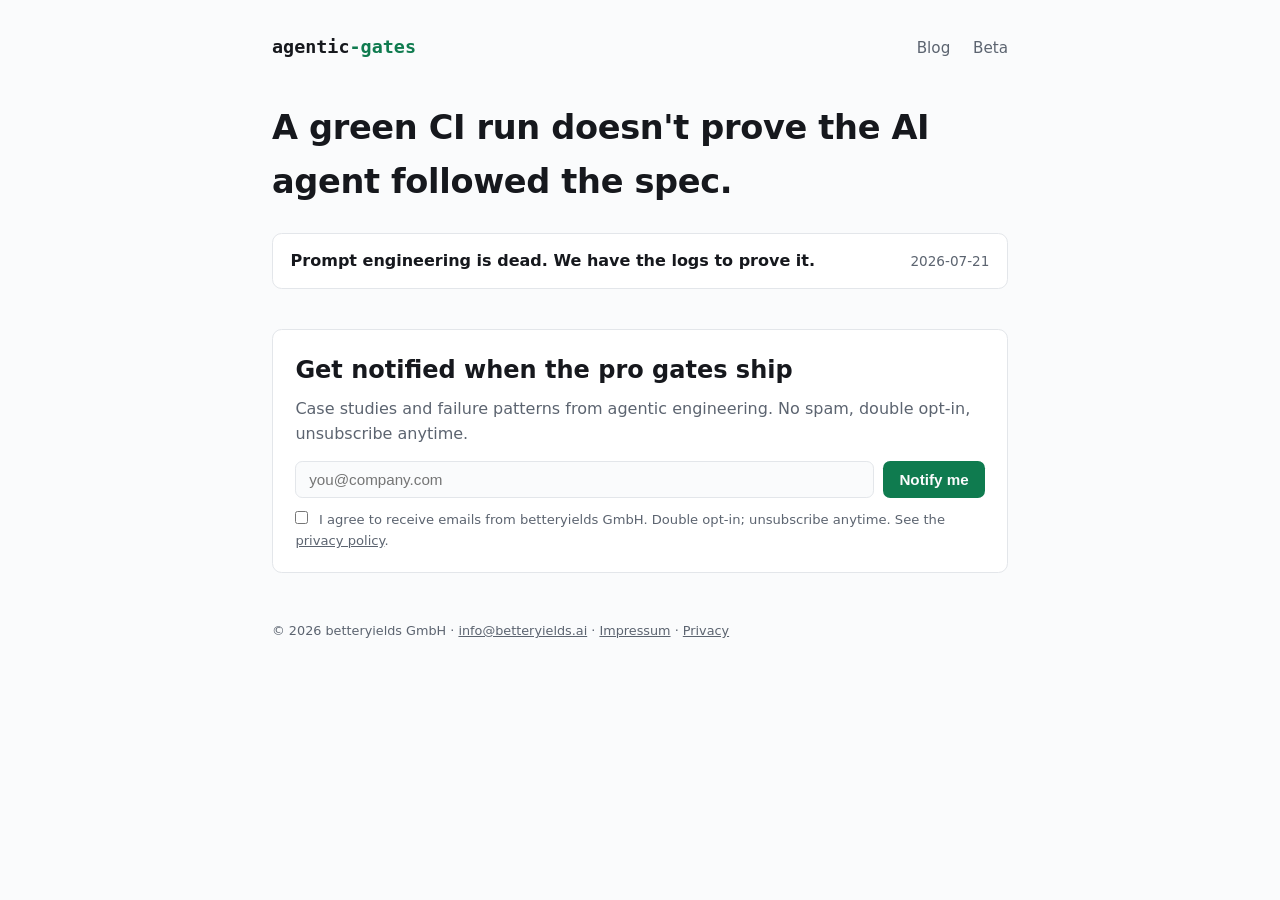
==== blog/index.html @ 657cfe1b "feat(site): blog + email-gate + beta pages (marketing build session, part gates) Implements the agen" ====
<!DOCTYPE html>
<html lang="en">
<head>
<meta charset="utf-8">
<meta name="viewport" content="width=device-width, initial-scale=1">
<title>Blog · agentic-gates</title>
<meta name="description" content="A green CI run doesn&#x27;t prove the AI agent followed the spec.">
<link rel="canonical" href="https://agentic-gates.dev/blog/">
<link rel="stylesheet" href="/assets/site.css">
</head>
<body>
<main>
<header class="topnav">
  <a class="mark" href="/">agentic<span class="g">-gates</span></a>
  <nav><a href="/blog/">Blog</a> <a href="/beta/">Beta</a></nav>
</header>
<h1 class="pagehead">A green CI run doesn&#x27;t prove the AI agent followed the spec.</h1>
<ul class="postlist"><li><a href="/blog/prompt-engineering-is-dead/">Prompt engineering is dead. We have the logs to prove it.</a><span class="date">2026-07-21</span></li></ul>
<section class="signup">
  <h2>Get notified when the pro gates ship</h2>
  <p>Case studies and failure patterns from agentic engineering. No spam, double opt-in, unsubscribe anytime.</p>
  <form class="capture" data-action="" method="post" novalidate>
  <input type="hidden" name="PRODUCT" value="agentic-gates"><input type="hidden" name="SOURCE" value="newsletter">
  <div class="row">
    <input type="email" name="EMAIL" required placeholder="you@company.com" aria-label="Email address">
    <button type="submit">Notify me</button>
  </div>
  <label class="consent"><input type="checkbox" required>
    I agree to receive emails from betteryields GmbH. Double opt-in; unsubscribe anytime.
    See the <a href="/datenschutz.html">privacy policy</a>.</label>
</form>
<div class="reveal" hidden><p class="ok">Thanks — check your inbox to confirm (double opt-in). You can unsubscribe anytime.</p></div>
<script>
(function () {
  var form = document.currentScript.previousElementSibling.previousElementSibling;
  var reveal = document.currentScript.previousElementSibling;
  form.addEventListener("submit", function (ev) {
    ev.preventDefault();
    if (!form.reportValidity()) return;
    var action = form.getAttribute("data-action");
    if (action) {
      try { fetch(action, { method: "POST", mode: "no-cors", body: new FormData(form) }); }
      catch (e) { /* soft gate: reveal regardless */ }
    }
    form.hidden = true;
    reveal.hidden = false;
  });
})();
</script>
</section>
<footer>
  <p>&copy; 2026 betteryields GmbH &middot; <a href="mailto:info@betteryields.ai">info@betteryields.ai</a> &middot; <a href="/impressum.html">Impressum</a> &middot; <a href="/datenschutz.html">Privacy</a></p>
</footer>
</main>
</body>
</html>
---- assets/site.css ----
/* Shared chrome for blog / gate / beta pages — same design language as index.html */
:root {
  --bg: #0b0e14; --fg: #e6e9ef; --muted: #8b93a3; --accent: #4cc38a;
  --card: #131722; --border: #232a3a;
}
@media (prefers-color-scheme: light) {
  :root {
    --bg: #fafbfc; --fg: #16181d; --muted: #5c6470; --accent: #0f7b4f;
    --card: #ffffff; --border: #e3e6ea;
  }
}
* { margin: 0; padding: 0; box-sizing: border-box; }
body {
  background: var(--bg); color: var(--fg);
  font-family: ui-sans-serif, system-ui, "Segoe UI", Roboto, Helvetica, Arial, sans-serif;
  line-height: 1.6; padding: 2rem 1.25rem;
}
main { max-width: 46rem; margin: 0 auto; }
.topnav { display: flex; justify-content: space-between; align-items: baseline; margin-bottom: 2.5rem; }
.topnav .mark {
  font-family: ui-monospace, "Cascadia Code", Consolas, monospace;
  font-weight: 700; font-size: 1.15rem; color: var(--fg); text-decoration: none;
}
.topnav .mark .g { color: var(--accent); }
.topnav nav a { color: var(--muted); text-decoration: none; margin-left: 1.1rem; font-size: 0.95rem; }
.topnav nav a:hover { color: var(--fg); }
.pagehead { font-size: clamp(1.5rem, 4.5vw, 2.1rem); letter-spacing: -0.01em; margin-bottom: 1rem; }
.lede { color: var(--muted); font-size: 1.05rem; margin-bottom: 1.25rem; }
.postlist { list-style: none; margin: 1.5rem 0 2.5rem; }
.postlist li {
  background: var(--card); border: 1px solid var(--border); border-radius: 0.6rem;
  padding: 0.9rem 1.1rem; margin-bottom: 0.7rem;
  display: flex; justify-content: space-between; gap: 1rem; align-items: baseline;
}
.postlist a { color: var(--fg); text-decoration: none; font-weight: 600; }
.postlist a:hover { color: var(--accent); }
.postlist .date { color: var(--muted); font-size: 0.85rem; white-space: nowrap; }
.post h1 { font-size: clamp(1.6rem, 5vw, 2.2rem); line-height: 1.25; margin-bottom: 1rem; }
.post h2 { font-size: 1.3rem; margin: 2rem 0 0.6rem; }
.post p, .post li { margin-bottom: 0.9rem; }
.post ul, .post ol { padding-left: 1.4rem; margin-bottom: 1rem; }
.post a { color: var(--accent); }
.post em { color: var(--muted); }
.post hr { border: 0; border-top: 1px solid var(--border); margin: 2rem 0; }
.post pre {
  background: var(--card); border: 1px solid var(--border); border-radius: 0.5rem;
  padding: 0.9rem 1rem; overflow-x: auto; margin-bottom: 1rem; font-size: 0.88rem;
}
.post code { font-family: ui-monospace, "Cascadia Code", Consolas, monospace; font-size: 0.92em; }
.post table { border-collapse: collapse; width: 100%; margin-bottom: 1.2rem; display: block; overflow-x: auto; }
.post th, .post td { border: 1px solid var(--border); padding: 0.5rem 0.7rem; text-align: left; font-size: 0.92rem; }
.post th { background: var(--card); }
.cta-box {
  background: var(--card); border: 1px solid var(--accent); border-radius: 0.6rem;
  padding: 1.1rem 1.2rem; margin: 1.6rem 0;
}
.cta-box p { margin-bottom: 0.8rem; }
.btn {
  display: inline-block; background: var(--accent); color: var(--bg);
  border: 0; border-radius: 0.45rem; padding: 0.55rem 1rem;
  font-weight: 600; text-decoration: none; cursor: pointer; font-size: 0.95rem;
}
.signup {
  background: var(--card); border: 1px solid var(--border); border-radius: 0.6rem;
  padding: 1.3rem 1.4rem; margin: 2rem 0;
}
.signup h2 { margin-bottom: 0.4rem; }
.signup p { color: var(--muted); margin-bottom: 0.9rem; }
.capture .row { display: flex; gap: 0.6rem; flex-wrap: wrap; }
.capture input[type="email"] {
  flex: 1 1 14rem; background: var(--bg); color: var(--fg);
  border: 1px solid var(--border); border-radius: 0.45rem; padding: 0.55rem 0.8rem; font-size: 0.95rem;
}
.capture button {
  background: var(--accent); color: var(--bg); border: 0; border-radius: 0.45rem;
  padding: 0.55rem 1rem; font-weight: 600; cursor: pointer; font-size: 0.95rem;
}
.consent { display: block; margin-top: 0.7rem; color: var(--muted); font-size: 0.82rem; }
.consent input { margin-right: 0.4rem; }
.consent a { color: inherit; }
.reveal .ok { font-weight: 600; margin-bottom: 0.6rem; }
.small { color: var(--muted); font-size: 0.85rem; }
footer { margin-top: 3rem; font-size: 0.8rem; color: var(--muted); }
footer a { color: inherit; }
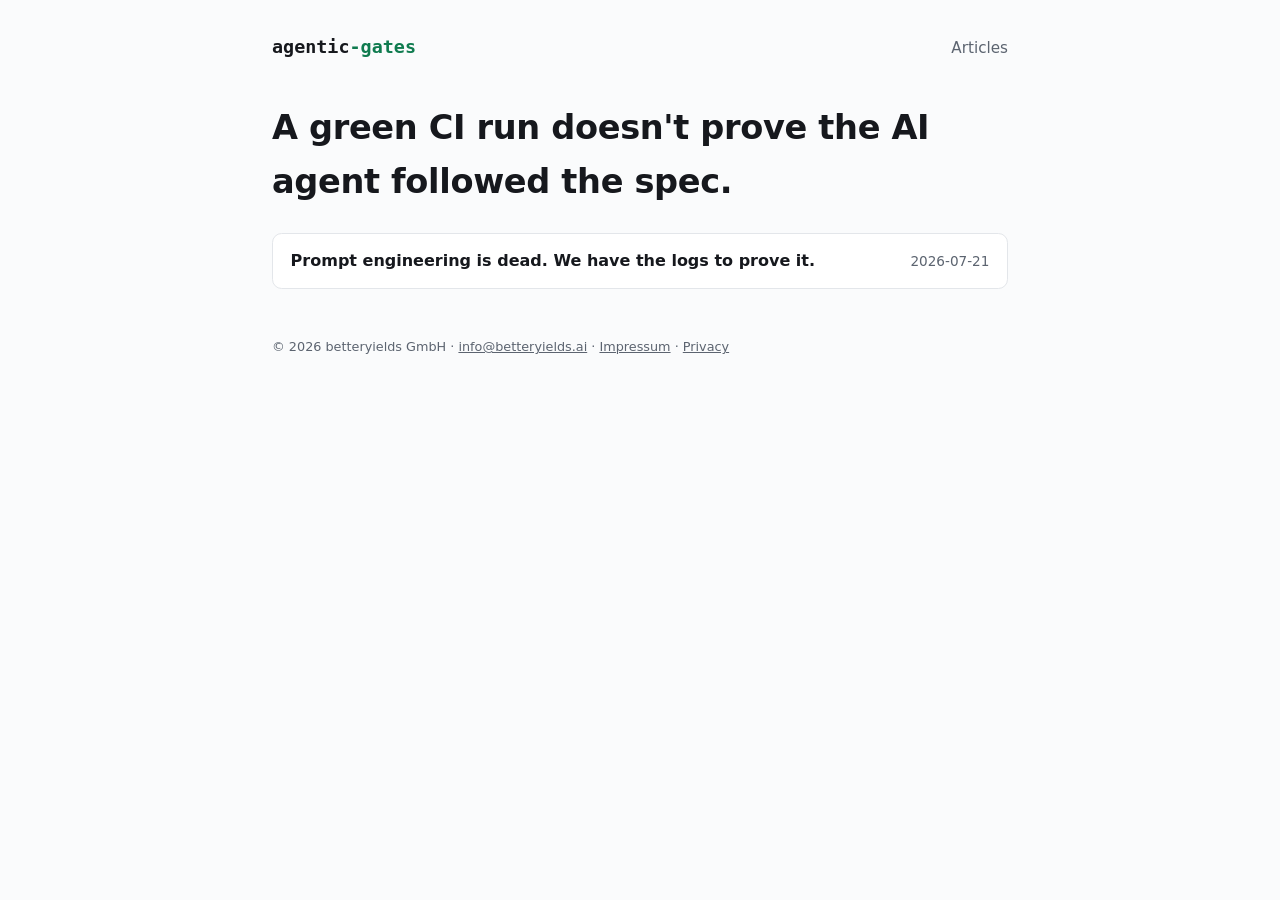
==== commit 8ecf12ed: "chore(site): slim to static article pages only (owner decision) Drop the email-gate pages, beta sign" ====
--- a/blog/index.html
+++ b/blog/index.html
@@ -3,7 +3,7 @@
 <head>
 <meta charset="utf-8">
 <meta name="viewport" content="width=device-width, initial-scale=1">
-<title>Blog · agentic-gates</title>
+<title>Articles · agentic-gates</title>
 <meta name="description" content="A green CI run doesn&#x27;t prove the AI agent followed the spec.">
 <link rel="canonical" href="https://agentic-gates.dev/blog/">
 <link rel="stylesheet" href="/assets/site.css">
@@ -12,42 +12,10 @@
 <main>
 <header class="topnav">
   <a class="mark" href="/">agentic<span class="g">-gates</span></a>
-  <nav><a href="/blog/">Blog</a> <a href="/beta/">Beta</a></nav>
+  <nav><a href="/blog/">Articles</a></nav>
 </header>
 <h1 class="pagehead">A green CI run doesn&#x27;t prove the AI agent followed the spec.</h1>
 <ul class="postlist"><li><a href="/blog/prompt-engineering-is-dead/">Prompt engineering is dead. We have the logs to prove it.</a><span class="date">2026-07-21</span></li></ul>
-<section class="signup">
-  <h2>Get notified when the pro gates ship</h2>
-  <p>Case studies and failure patterns from agentic engineering. No spam, double opt-in, unsubscribe anytime.</p>
-  <form class="capture" data-action="" method="post" novalidate>
-  <input type="hidden" name="PRODUCT" value="agentic-gates"><input type="hidden" name="SOURCE" value="newsletter">
-  <div class="row">
-    <input type="email" name="EMAIL" required placeholder="you@company.com" aria-label="Email address">
-    <button type="submit">Notify me</button>
-  </div>
-  <label class="consent"><input type="checkbox" required>
-    I agree to receive emails from betteryields GmbH. Double opt-in; unsubscribe anytime.
-    See the <a href="/datenschutz.html">privacy policy</a>.</label>
-</form>
-<div class="reveal" hidden><p class="ok">Thanks — check your inbox to confirm (double opt-in). You can unsubscribe anytime.</p></div>
-<script>
-(function () {
-  var form = document.currentScript.previousElementSibling.previousElementSibling;
-  var reveal = document.currentScript.previousElementSibling;
-  form.addEventListener("submit", function (ev) {
-    ev.preventDefault();
-    if (!form.reportValidity()) return;
-    var action = form.getAttribute("data-action");
-    if (action) {
-      try { fetch(action, { method: "POST", mode: "no-cors", body: new FormData(form) }); }
-      catch (e) { /* soft gate: reveal regardless */ }
-    }
-    form.hidden = true;
-    reveal.hidden = false;
-  });
-})();
-</script>
-</section>
 <footer>
   <p>&copy; 2026 betteryields GmbH &middot; <a href="mailto:info@betteryields.ai">info@betteryields.ai</a> &middot; <a href="/impressum.html">Impressum</a> &middot; <a href="/datenschutz.html">Privacy</a></p>
 </footer>
